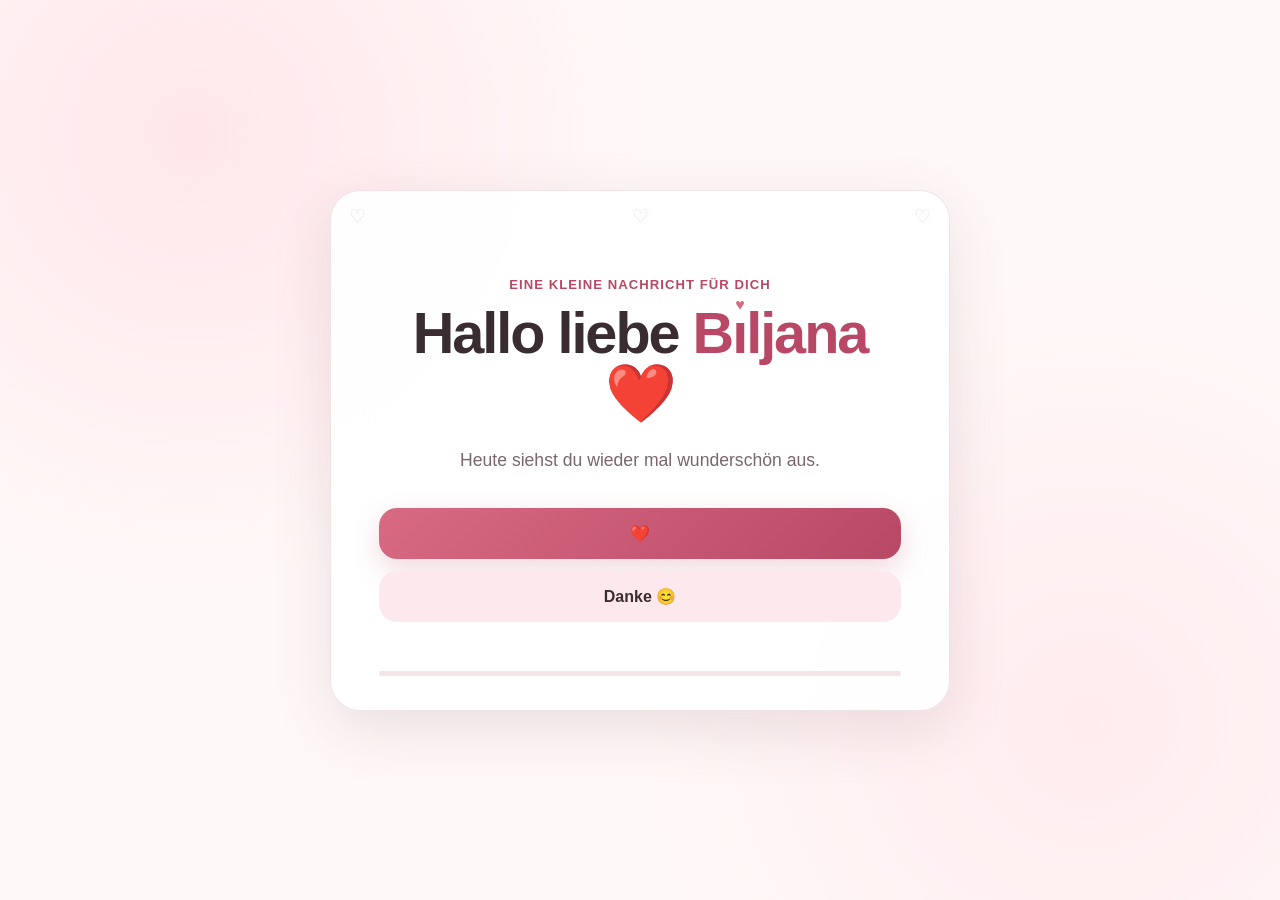
==== index.html @ cb699eb0 "Add files via upload" ====
<!doctype html>
<html lang="de">
<head>
  <meta charset="utf-8" />
  <meta name="viewport" content="width=device-width, initial-scale=1, viewport-fit=cover" />
  <meta name="theme-color" content="#fff8f8" />
  <title>Für Biljana ❤️</title>
  <link rel="stylesheet" href="styles.css" />
</head>
<body>
  <main class="app-shell">
    <section class="card" aria-live="polite">
      <div class="tiny-hearts" aria-hidden="true">
        <span>♡</span><span>♡</span><span>♡</span>
      </div>

      <div id="screen" class="screen"></div>

      <div class="progress" aria-hidden="true">
        <div id="progressBar" class="progress-bar"></div>
      </div>
    </section>
  </main>

  <template id="introTemplate">
    <div class="content fade-in">
      <p class="eyebrow">Eine kleine Nachricht für dich</p>
      <h1>
        Hallo liebe
        <span class="name">
          B<span class="heart-i">ı</span>ljana
        </span>
        <span class="heart">❤️</span>
      </h1>
      <p class="lead">Heute siehst du wieder mal wunderschön aus.</p>
      <div class="actions">
        <button class="btn primary" data-choice="❤️">❤️</button>
        <button class="btn soft" data-choice="Danke 😊">Danke 😊</button>
      </div>
    </div>
  </template>

  <script src="script.js"></script>
</body>
</html>
---- styles.css ----
:root {
  --bg: #fff8f8;
  --card: rgba(255,255,255,.92);
  --text: #3a2d31;
  --muted: #7a666d;
  --rose: #d96a83;
  --rose-dark: #b84865;
  --rose-soft: #fde8ed;
  --border: rgba(185, 99, 121, .18);
  --shadow: 0 18px 60px rgba(111, 71, 81, .14);
}

* { box-sizing: border-box; }

html, body { min-height: 100%; }

body {
  margin: 0;
  font-family: Inter, ui-sans-serif, -apple-system, BlinkMacSystemFont, "Segoe UI", sans-serif;
  color: var(--text);
  background:
    radial-gradient(circle at 15% 15%, rgba(255, 210, 220, .45), transparent 34%),
    radial-gradient(circle at 85% 80%, rgba(255, 226, 232, .55), transparent 34%),
    var(--bg);
}

button, textarea { font: inherit; }

.app-shell {
  min-height: 100svh;
  display: grid;
  place-items: center;
  padding: 22px;
}

.card {
  width: min(100%, 620px);
  min-height: 520px;
  position: relative;
  overflow: hidden;
  padding: 42px 28px 28px;
  border: 1px solid var(--border);
  border-radius: 30px;
  background: var(--card);
  box-shadow: var(--shadow);
  backdrop-filter: blur(18px);
}

.screen {
  min-height: 410px;
  display: grid;
  align-items: center;
}

.content {
  width: 100%;
  text-align: center;
}

.eyebrow {
  margin: 0 0 12px;
  color: var(--rose-dark);
  font-size: .82rem;
  font-weight: 750;
  letter-spacing: .08em;
  text-transform: uppercase;
}

h1 {
  margin: 0;
  font-size: clamp(2rem, 8vw, 3.6rem);
  line-height: 1.04;
  letter-spacing: -.035em;
}

.question {
  margin: 0 auto 28px;
  max-width: 540px;
  font-size: clamp(1.8rem, 7vw, 3rem);
  line-height: 1.08;
  letter-spacing: -.03em;
}

.lead {
  max-width: 480px;
  margin: 22px auto 0;
  color: var(--muted);
  font-size: 1.1rem;
  line-height: 1.6;
}

.name {
  white-space: nowrap;
  color: var(--rose-dark);
}

.heart-i {
  position: relative;
  display: inline-block;
}

.heart-i::after {
  content: "♥";
  position: absolute;
  left: 50%;
  top: -.47em;
  transform: translateX(-50%);
  font-size: .28em;
  color: var(--rose);
}

.heart {
  display: inline-block;
  animation: heartbeat 1.8s infinite;
}

.actions {
  margin-top: 34px;
  display: grid;
  gap: 12px;
}

.btn {
  width: 100%;
  border: 0;
  border-radius: 18px;
  padding: 16px 18px;
  cursor: pointer;
  transition: transform .16s ease, box-shadow .16s ease, background .16s ease;
  touch-action: manipulation;
  font-weight: 750;
}

.btn:active { transform: scale(.985); }

.btn.primary {
  color: white;
  background: linear-gradient(135deg, var(--rose), var(--rose-dark));
  box-shadow: 0 10px 28px rgba(188, 72, 101, .22);
}

.btn.soft {
  color: var(--text);
  background: var(--rose-soft);
}

.btn.ghost {
  color: var(--text);
  background: white;
  border: 1px solid var(--border);
}

.btn.danger-ish {
  color: #76525d;
  background: #fff4f6;
  border: 1px dashed rgba(185, 99, 121, .32);
}

.btn.escape {
  position: relative;
  transition: transform .18s ease;
}

.helper {
  min-height: 24px;
  margin: 16px 0 0;
  color: var(--rose-dark);
  font-weight: 700;
  font-size: .94rem;
}

.text-wrap {
  margin-top: 20px;
  display: grid;
  gap: 12px;
  text-align: left;
}

.text-wrap label {
  font-weight: 750;
  color: var(--text);
}

textarea {
  width: 100%;
  min-height: 130px;
  resize: vertical;
  border: 1px solid var(--border);
  border-radius: 16px;
  padding: 14px 16px;
  outline: none;
  background: rgba(255,255,255,.9);
  color: var(--text);
}

textarea:focus {
  border-color: rgba(185, 72, 101, .5);
  box-shadow: 0 0 0 4px rgba(217,106,131,.10);
}

.progress {
  height: 5px;
  margin-top: 16px;
  overflow: hidden;
  border-radius: 999px;
  background: #f4e4e8;
}

.progress-bar {
  width: 0%;
  height: 100%;
  border-radius: 999px;
  background: linear-gradient(90deg, var(--rose), var(--rose-dark));
  transition: width .4s ease;
}

.tiny-hearts {
  position: absolute;
  inset: 14px 18px auto;
  display: flex;
  justify-content: space-between;
  color: rgba(185,72,101,.2);
  font-size: 1.2rem;
  pointer-events: none;
}

.result-line {
  margin-top: 16px;
  color: var(--rose-dark);
  font-size: 1rem;
  font-weight: 750;
}

.small {
  font-size: .92rem;
  color: var(--muted);
}

.fade-in {
  animation: fadeIn .38s ease both;
}

.pop {
  animation: pop .3s ease both;
}

.strike {
  text-decoration: line-through;
  opacity: .55;
}

.final-note {
  margin-top: 24px;
  font-size: .98rem;
  color: var(--muted);
  opacity: 0;
  animation: fadeIn .6s ease 1.7s forwards;
}

@keyframes fadeIn {
  from { opacity: 0; transform: translateY(8px); }
  to { opacity: 1; transform: translateY(0); }
}

@keyframes pop {
  0% { transform: scale(.96); opacity: .35; }
  100% { transform: scale(1); opacity: 1; }
}

@keyframes heartbeat {
  0%, 100% { transform: scale(1); }
  14% { transform: scale(1.12); }
  28% { transform: scale(1); }
}

@media (min-width: 560px) {
  .card { padding: 54px 48px 34px; }
  .actions.two { grid-template-columns: 1fr 1fr; }
}

@media (max-width: 420px) {
  .app-shell { padding: 12px; }
  .card {
    min-height: 520px;
    padding: 38px 18px 22px;
    border-radius: 24px;
  }
}
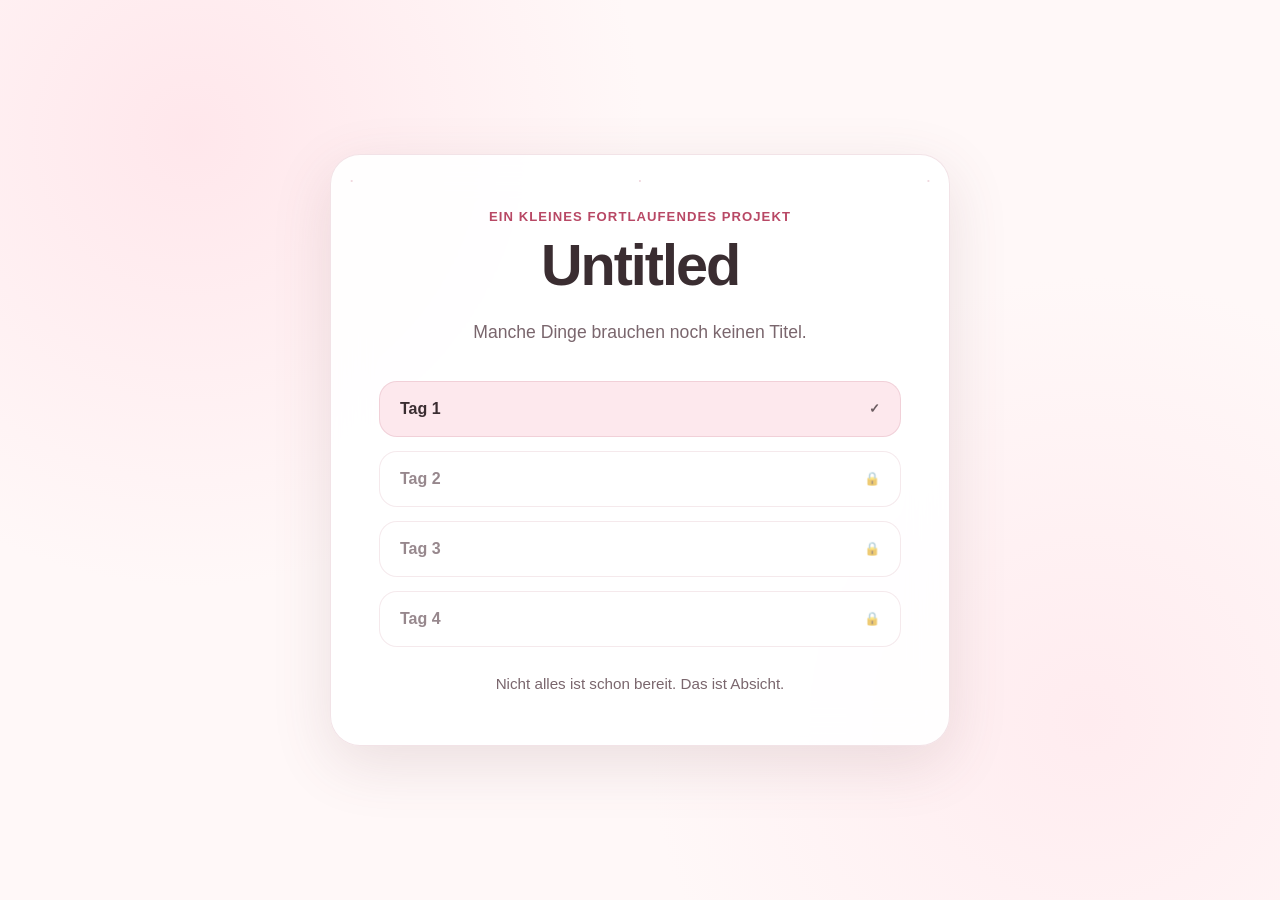
==== commit be89a095: "Version 2.0: Untitled Mainpage erstellen" ====
--- a/index.html
+++ b/index.html
@@ -4,42 +4,45 @@
   <meta charset="utf-8" />
   <meta name="viewport" content="width=device-width, initial-scale=1, viewport-fit=cover" />
   <meta name="theme-color" content="#fff8f8" />
-  <title>Für Biljana ❤️</title>
+  <title>Untitled</title>
   <link rel="stylesheet" href="styles.css" />
+  <style>
+    .home-card{min-height:560px}
+    .day-grid{display:grid;gap:14px;margin-top:34px}
+    .day-link,.day-locked{display:flex;align-items:center;justify-content:space-between;width:100%;padding:18px 20px;border-radius:18px;text-decoration:none;font-weight:800;border:1px solid var(--border)}
+    .day-link{background:var(--rose-soft);color:var(--text)}
+    .day-link.preview{background:linear-gradient(135deg,var(--rose),var(--rose-dark));color:#fff}
+    .day-locked{background:#fff;color:var(--muted);opacity:.78}
+    .day-meta{font-size:.82rem;font-weight:700;opacity:.75}
+    .home-note{margin-top:26px;color:var(--muted);font-size:.95rem;line-height:1.5}
+  </style>
 </head>
 <body>
   <main class="app-shell">
-    <section class="card" aria-live="polite">
-      <div class="tiny-hearts" aria-hidden="true">
-        <span>♡</span><span>♡</span><span>♡</span>
-      </div>
-
-      <div id="screen" class="screen"></div>
-
-      <div class="progress" aria-hidden="true">
-        <div id="progressBar" class="progress-bar"></div>
+    <section class="card home-card">
+      <div class="tiny-hearts" aria-hidden="true"><span>·</span><span>·</span><span>·</span></div>
+      <div class="screen">
+        <div class="content fade-in">
+          <p class="eyebrow">Ein kleines fortlaufendes Projekt</p>
+          <h1>Untitled</h1>
+          <p class="lead">Manche Dinge brauchen noch keinen Titel.</p>
+          <div class="day-grid">
+            <a class="day-link" href="day1.html"><span>Tag 1</span><span class="day-meta">✓</span></a>
+            <div id="day2Slot" class="day-locked"><span>Tag 2</span><span class="day-meta">🔒</span></div>
+            <div class="day-locked"><span>Tag 3</span><span class="day-meta">🔒</span></div>
+            <div class="day-locked"><span>Tag 4</span><span class="day-meta">🔒</span></div>
+          </div>
+          <p class="home-note">Nicht alles ist schon bereit. Das ist Absicht.</p>
+        </div>
       </div>
     </section>
   </main>
-
-  <template id="introTemplate">
-    <div class="content fade-in">
-      <p class="eyebrow">Eine kleine Nachricht für dich</p>
-      <h1>
-        Hallo liebe
-        <span class="name">
-          B<span class="heart-i">ı</span>ljana
-        </span>
-        <span class="heart">❤️</span>
-      </h1>
-      <p class="lead">Heute siehst du wieder mal wunderschön aus.</p>
-      <div class="actions">
-        <button class="btn primary" data-choice="❤️">❤️</button>
-        <button class="btn soft" data-choice="Danke 😊">Danke 😊</button>
-      </div>
-    </div>
-  </template>
-
-  <script src="script.js"></script>
+  <script>
+    const params = new URLSearchParams(location.search);
+    if (params.get('preview') === 'joker26') {
+      const slot = document.getElementById('day2Slot');
+      slot.outerHTML = '<a class="day-link preview" href="day2.html?preview=joker26"><span>Tag 2</span><span class="day-meta">TEST</span></a>';
+    }
+  </script>
 </body>
-</html>
+</html>
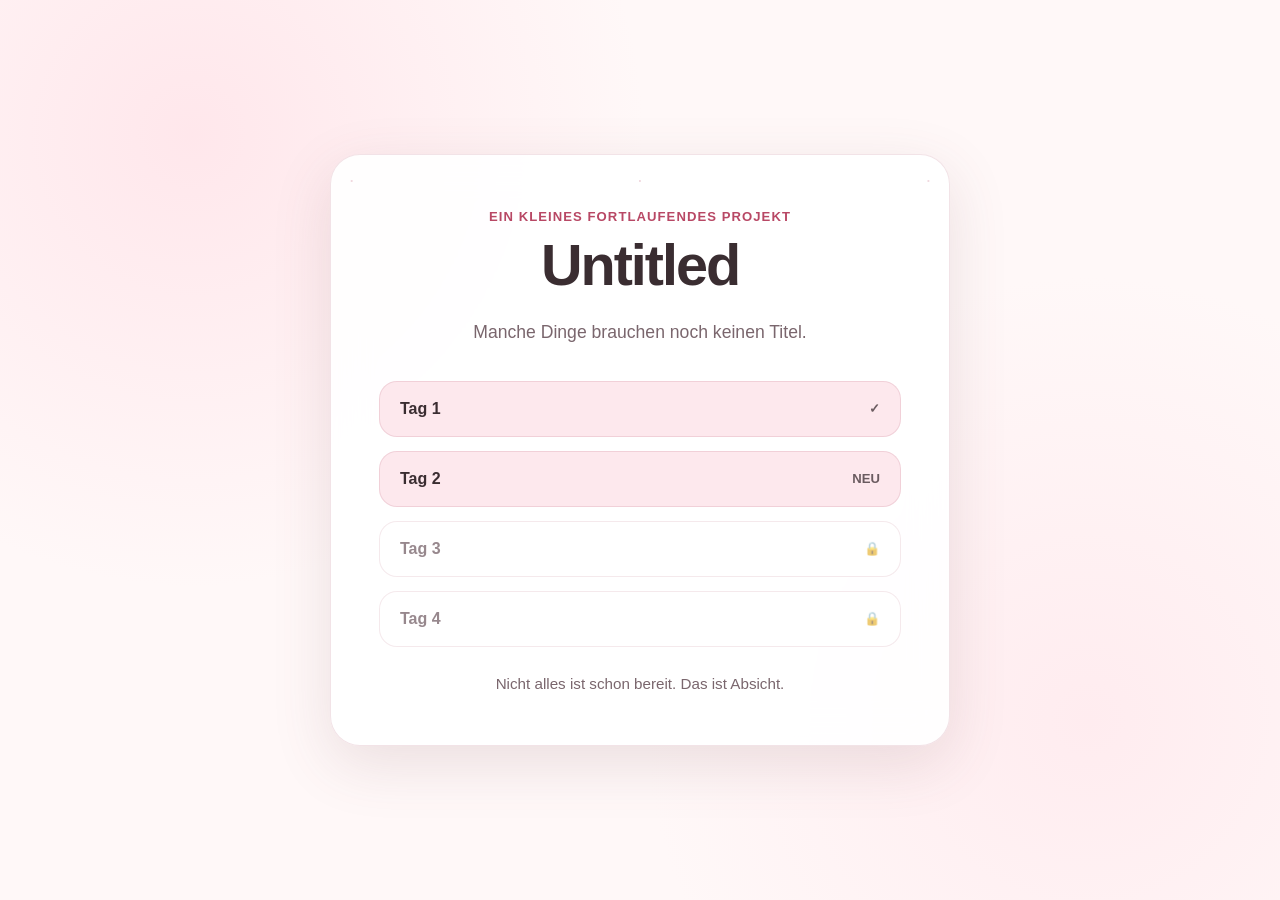
==== commit 1f2f8d5b: "Version 2.4 LIVE: Tag 2 auf Untitled freischalten" ====
--- a/index.html
+++ b/index.html
@@ -11,7 +11,6 @@
     .day-grid{display:grid;gap:14px;margin-top:34px}
     .day-link,.day-locked{display:flex;align-items:center;justify-content:space-between;width:100%;padding:18px 20px;border-radius:18px;text-decoration:none;font-weight:800;border:1px solid var(--border)}
     .day-link{background:var(--rose-soft);color:var(--text)}
-    .day-link.preview{background:linear-gradient(135deg,var(--rose),var(--rose-dark));color:#fff}
     .day-locked{background:#fff;color:var(--muted);opacity:.78}
     .day-meta{font-size:.82rem;font-weight:700;opacity:.75}
     .home-note{margin-top:26px;color:var(--muted);font-size:.95rem;line-height:1.5}
@@ -28,7 +27,7 @@
           <p class="lead">Manche Dinge brauchen noch keinen Titel.</p>
           <div class="day-grid">
             <a class="day-link" href="day1.html"><span>Tag 1</span><span class="day-meta">✓</span></a>
-            <div id="day2Slot" class="day-locked"><span>Tag 2</span><span class="day-meta">🔒</span></div>
+            <a class="day-link" href="day2.html"><span>Tag 2</span><span class="day-meta">NEU</span></a>
             <div class="day-locked"><span>Tag 3</span><span class="day-meta">🔒</span></div>
             <div class="day-locked"><span>Tag 4</span><span class="day-meta">🔒</span></div>
           </div>
@@ -37,12 +36,5 @@
       </div>
     </section>
   </main>
-  <script>
-    const params = new URLSearchParams(location.search);
-    if (params.get('preview') === 'joker26') {
-      const slot = document.getElementById('day2Slot');
-      slot.outerHTML = '<a class="day-link preview" href="day2.html?preview=joker26"><span>Tag 2</span><span class="day-meta">TEST</span></a>';
-    }
-  </script>
 </body>
 </html>
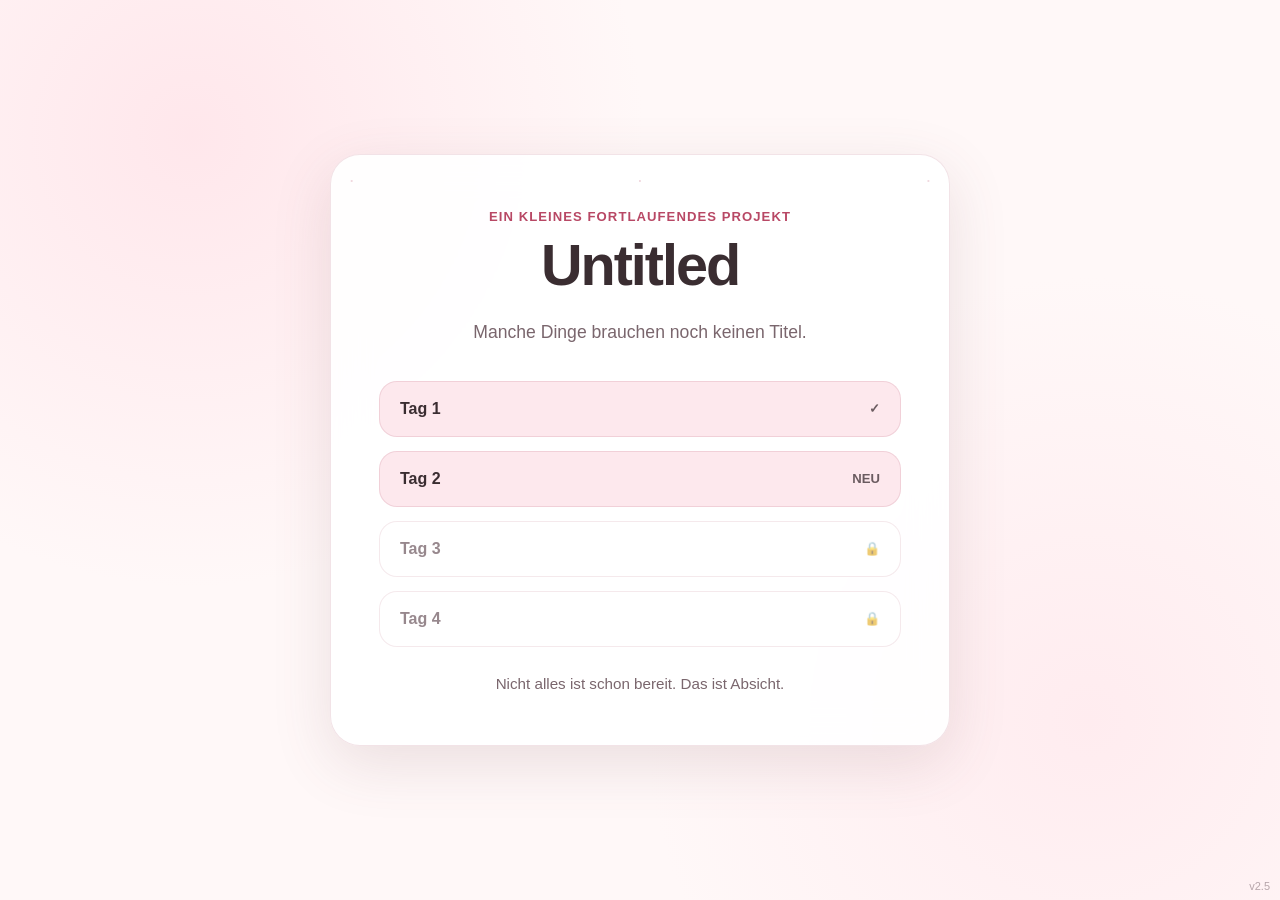
==== commit a5f5c099: "Version 2.5 LIVE: Versionsanzeige auf Startseite ergänzen" ====
--- a/index.html
+++ b/index.html
@@ -5,7 +5,7 @@
   <meta name="viewport" content="width=device-width, initial-scale=1, viewport-fit=cover" />
   <meta name="theme-color" content="#fff8f8" />
   <title>Untitled</title>
-  <link rel="stylesheet" href="styles.css" />
+  <link rel="stylesheet" href="styles.css?v=2.5" />
   <style>
     .home-card{min-height:560px}
     .day-grid{display:grid;gap:14px;margin-top:34px}
@@ -14,6 +14,7 @@
     .day-locked{background:#fff;color:var(--muted);opacity:.78}
     .day-meta{font-size:.82rem;font-weight:700;opacity:.75}
     .home-note{margin-top:26px;color:var(--muted);font-size:.95rem;line-height:1.5}
+    .version-tag{position:fixed;right:10px;bottom:8px;font-size:11px;color:var(--muted);opacity:.55;z-index:20}
   </style>
 </head>
 <body>
@@ -36,5 +37,6 @@
       </div>
     </section>
   </main>
+  <div class="version-tag">v2.5</div>
 </body>
 </html>
